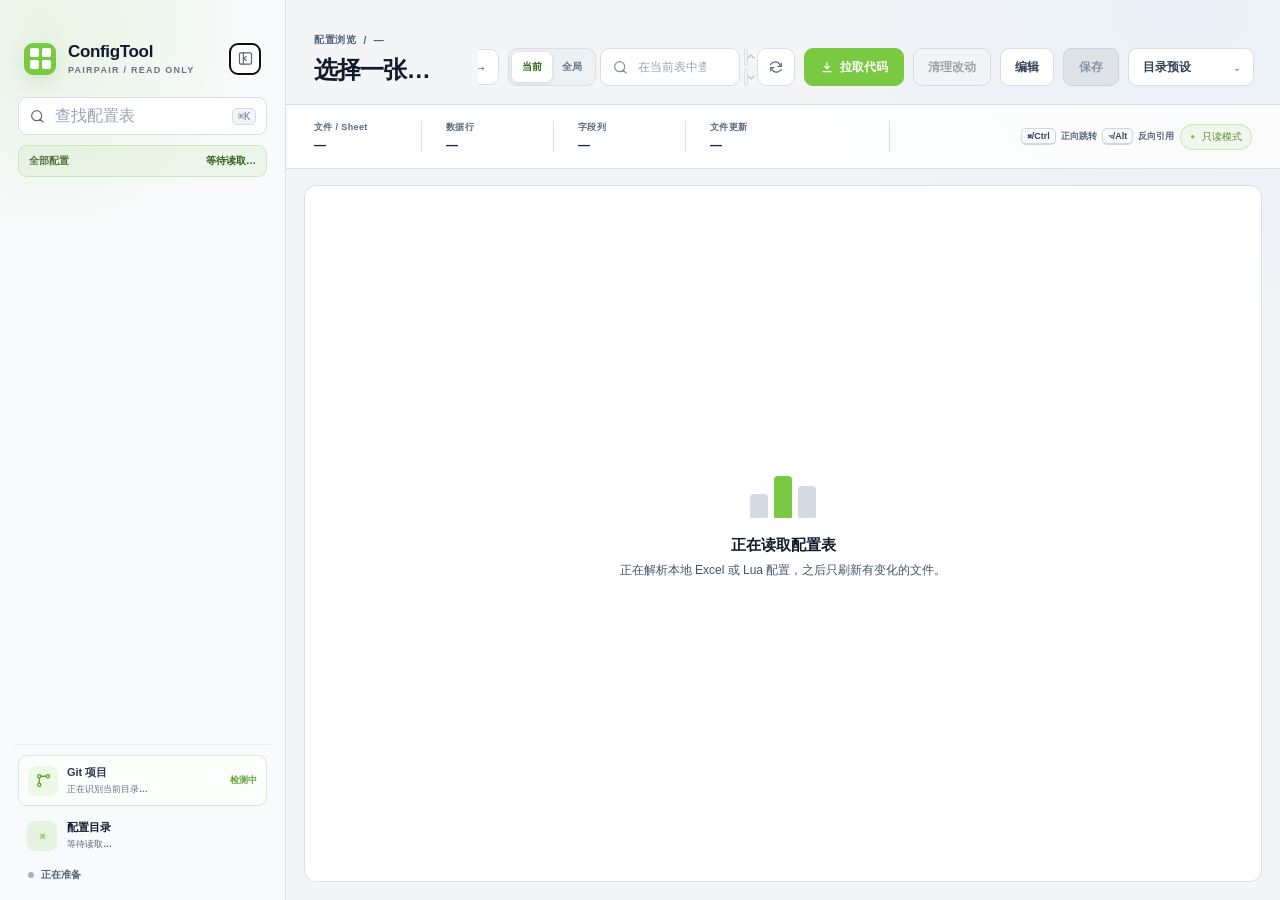
==== PairPair ConfigTool.app/Contents/Resources/Web/index.html @ 9ed5c9fd "根目录提供跨平台可运行版本" ====
<!doctype html>
<html lang="zh-CN">
<head>
  <meta charset="utf-8">
  <meta name="viewport" content="width=device-width, initial-scale=1">
  <title>PairPair ConfigTool</title>
  <link rel="stylesheet" href="styles.css?v=2.1.1">
</head>
<body>
  <div class="app-shell">
    <aside class="sidebar">
      <div class="brand">
        <div class="brand-mark"><span></span><span></span><span></span><span></span></div>
        <div>
          <h1>ConfigTool</h1>
          <p>PAIRPAIR / READ ONLY</p>
        </div>
        <button id="sidebarToggleButton" class="sidebar-toggle-button" type="button" title="收起侧边栏（⌘/Ctrl+\\）" aria-label="收起侧边栏">
          <svg viewBox="0 0 24 24" aria-hidden="true"><rect x="3.5" y="4" width="17" height="16" rx="2"/><path d="M9 4v16M13 9l-3 3 3 3"/></svg>
        </button>
      </div>

      <div class="sidebar-search">
        <svg viewBox="0 0 24 24" aria-hidden="true"><path d="m21 21-4.35-4.35m2.35-5.15a7.5 7.5 0 1 1-15 0 7.5 7.5 0 0 1 15 0Z"/></svg>
        <input id="tableSearch" type="search" placeholder="查找配置表">
        <kbd>⌘K</kbd>
      </div>

      <div class="navigation-summary">
        <span>全部配置</span>
        <strong id="navigationSummary">等待读取…</strong>
      </div>

      <nav id="tableNavigation" class="table-navigation"></nav>

      <div class="sidebar-footer">
        <button id="gitProjectButton" class="git-project-card" type="button" title="查看当前配置目录所属 Git 项目">
          <span class="git-icon" aria-hidden="true">
            <svg viewBox="0 0 24 24"><circle cx="6" cy="6" r="2.2"/><circle cx="18" cy="6" r="2.2"/><circle cx="6" cy="18" r="2.2"/><path d="M6 8.2v7.6M8.2 6h7.6"/></svg>
          </span>
          <span class="git-card-copy">
            <strong>Git 项目</strong>
            <small id="gitProjectSummary">正在识别当前目录…</small>
          </span>
          <span id="gitProjectState" class="git-card-state">检测中</span>
        </button>
        <button id="revealButton" class="folder-card">
          <span class="folder-icon">⌘</span>
          <span>
            <strong>配置目录</strong>
            <small id="folderPath">等待读取…</small>
          </span>
        </button>
        <div class="connection-state">
          <span id="statusDot" class="status-dot"></span>
          <span id="statusText">正在准备</span>
        </div>
      </div>
    </aside>

    <main class="main">
      <button id="sidebarRestoreButton" class="sidebar-restore-button" type="button" title="显示侧边栏（⌘/Ctrl+\\）" aria-label="显示侧边栏">
        <svg viewBox="0 0 24 24" aria-hidden="true"><rect x="3.5" y="4" width="17" height="16" rx="2"/><path d="M9 4v16M11 9l3 3-3 3"/></svg>
      </button>
      <header class="topbar">
        <div class="title-block">
          <div class="eyebrow"><span id="categoryLabel">配置浏览</span><span>/</span><span id="sheetLabel">—</span></div>
          <h2 id="workbookTitle">选择一张配置表</h2>
        </div>

        <div class="toolbar">
          <div class="relation-history-controls">
            <button id="relationBackButton" class="icon-button relation-history-button" title="返回跳转前的位置（⌘[）" disabled>←</button>
            <button id="relationForwardButton" class="icon-button relation-history-button" title="前进（⌘]）" disabled>→</button>
          </div>
          <div class="table-search-controls">
            <div class="search-scope-switch" role="group" aria-label="搜索范围">
              <button id="currentSearchScopeButton" class="active" type="button">当前</button>
              <button id="globalSearchScopeButton" type="button">全局</button>
            </div>
            <label class="global-search">
              <svg viewBox="0 0 24 24" aria-hidden="true"><path d="m21 21-4.35-4.35m2.35-5.15a7.5 7.5 0 1 1-15 0 7.5 7.5 0 0 1 15 0Z"/></svg>
              <input id="globalSearch" type="search" placeholder="在当前表中查找 ID 或内容">
              <span id="matchCount"></span>
            </label>
            <div class="search-nav-column">
              <button id="previousMatchButton" class="match-nav-button" title="上一个（Shift+回车）" disabled>
                <svg viewBox="0 0 24 24" aria-hidden="true"><path d="m6 14 6-6 6 6"/></svg>
              </button>
              <button id="nextMatchButton" class="match-nav-button" title="下一个（回车）" disabled>
                <svg viewBox="0 0 24 24" aria-hidden="true"><path d="m6 10 6 6 6-6"/></svg>
              </button>
            </div>
          </div>
          <button id="refreshButton" class="icon-button" title="刷新">
            <svg viewBox="0 0 24 24" aria-hidden="true"><path d="M20 6v5h-5M4 18v-5h5m9.2-4A7.5 7.5 0 0 0 5.7 6.7L4 8m16 8-1.7 1.3A7.5 7.5 0 0 1 5.8 15"/></svg>
          </button>
          <button id="pullCodeButton" class="primary-button git-pull-button">
            <svg viewBox="0 0 24 24" aria-hidden="true"><path d="M12 4v11m0 0 4-4m-4 4-4-4M5 20h14"/></svg>
            <span>拉取代码</span>
          </button>
          <button id="cleanChangesButton" class="secondary-button git-clean-button" disabled>清理改动</button>
          <button id="editButton" class="secondary-button">编辑</button>
          <button id="saveButton" class="primary-button" disabled>保存</button>
          <div class="preset-control">
            <button id="presetButton" class="secondary-button preset-button">目录预设 <span>⌄</span></button>
            <div id="presetMenu" class="preset-menu hidden">
              <div id="presetMenuList"></div>
              <div class="preset-menu-separator"></div>
              <button id="saveCurrentPresetButton" class="preset-menu-action">＋ 保存当前目录为预设</button>
              <button id="managePresetsButton" class="preset-menu-action">管理预设…</button>
              <button id="chooseButton" class="preset-menu-action">选择其他目录…</button>
            </div>
          </div>
        </div>
      </header>

      <section class="stats-strip">
        <div class="stat"><span>文件 / Sheet</span><strong id="statWorkbook">—</strong></div>
        <div class="stat"><span>数据行</span><strong id="statRows">—</strong></div>
        <div class="stat"><span>字段列</span><strong id="statColumns">—</strong></div>
        <div class="stat stat-wide"><span>文件更新</span><strong id="statModified">—</strong></div>
        <div class="relation-hint">
          <kbd>⌘/Ctrl</kbd><span>正向跳转</span>
          <kbd>⌥/Alt</kbd><span>反向引用</span>
        </div>
        <div id="modePill" class="read-only-pill"><span>●</span> 只读模式</div>
      </section>

      <section class="content-panel">
        <div id="emptyState" class="empty-state">
          <div class="empty-art"><span></span><span></span><span></span></div>
          <h3>正在读取配置表</h3>
          <p>正在解析本地 Excel 或 Lua 配置，之后只刷新有变化的文件。</p>
        </div>

        <div id="errorState" class="error-state hidden">
          <strong>读取失败</strong>
          <p id="errorMessage"></p>
          <button id="errorChooseButton" class="primary-button">重新选择目录</button>
        </div>

        <div id="tableViewport" class="table-viewport hidden">
          <table id="configTable" class="config-table"></table>
        </div>
      </section>
    </main>
  </div>

  <div id="presetModal" class="modal-backdrop hidden">
    <div class="preset-modal" role="dialog" aria-modal="true" aria-labelledby="presetModalTitle">
      <div class="preset-modal-header">
        <div>
          <h3 id="presetModalTitle">管理目录预设</h3>
          <p>预设只保存在本机，不会写入项目。</p>
        </div>
        <button id="closePresetModalButton" class="modal-close-button">×</button>
      </div>
      <label class="follow-last-option">
        <input id="followLastPresetRadio" type="radio" name="defaultPreset" value="">
        <span>启动时跟随上次使用的目录</span>
      </label>
      <div id="presetEditorList" class="preset-editor-list"></div>
      <div class="preset-modal-footer">
        <button id="addCurrentPresetButton" class="secondary-button">＋ 添加当前目录</button>
        <span class="modal-spacer"></span>
        <button id="cancelPresetChangesButton" class="secondary-button">取消</button>
        <button id="savePresetChangesButton" class="primary-button">保存预设</button>
      </div>
    </div>
  </div>

  <div id="gitCleanModal" class="modal-backdrop hidden">
    <div class="git-clean-modal" role="dialog" aria-modal="true" aria-labelledby="gitCleanModalTitle">
      <div class="preset-modal-header">
        <div>
          <h3 id="gitCleanModalTitle">清理本地改动</h3>
          <p>将恢复已跟踪文件到当前 HEAD；此操作不可撤销。</p>
        </div>
        <button id="closeGitCleanModalButton" class="modal-close-button" title="关闭">×</button>
      </div>
      <div class="git-clean-content">
        <div id="gitCleanSummary" class="git-clean-summary"></div>
        <section class="git-clean-section">
          <div class="git-clean-section-header">
            <strong>已跟踪改动</strong>
            <label class="git-clean-select-all">
              <input id="selectAllTrackedCheckbox" type="checkbox">
              <span>全选</span>
            </label>
          </div>
          <div id="gitCleanTrackedList" class="git-clean-file-list"></div>
        </section>
        <section class="git-clean-section">
          <label id="deleteUntrackedOption" class="git-clean-option">
            <input id="deleteUntrackedCheckbox" type="checkbox">
            <span>
              <strong>选择全部未跟踪的文件和目录</strong>
              <small id="deleteUntrackedDescription">也可以只勾选下方个别项目；不会删除被 Git 忽略的文件。</small>
            </span>
          </label>
          <div id="gitCleanUntrackedList" class="git-clean-file-list git-clean-untracked"></div>
        </section>
      </div>
      <div class="preset-modal-footer git-clean-footer">
        <span class="modal-spacer"></span>
        <button id="cancelGitCleanButton" class="secondary-button">取消</button>
        <button id="confirmGitCleanButton" class="danger-button" disabled>恢复本地改动</button>
      </div>
    </div>
  </div>

  <div id="toast" class="toast"></div>
  <div id="gitFailureModal" class="modal-backdrop hidden">
    <div class="git-failure-modal" role="alertdialog" aria-modal="true" aria-labelledby="gitFailureModalTitle">
      <div class="preset-modal-header">
        <div>
          <h3 id="gitFailureModalTitle">拉取代码失败</h3>
          <p>当前代码未被工具修改。</p>
        </div>
        <button id="closeGitFailureModalButton" class="modal-close-button" title="关闭">×</button>
      </div>
      <pre id="gitFailureMessage" class="git-failure-message"></pre>
      <div class="preset-modal-footer git-failure-footer">
        <span class="modal-spacer"></span>
        <button id="acknowledgeGitFailureButton" class="primary-button">知道了</button>
      </div>
    </div>
  </div>
  <div id="gitProjectPanel" class="git-project-panel hidden" role="dialog" aria-label="Git 项目详情">
    <div class="git-project-panel-header">
      <div><strong>Git 项目</strong><small id="gitProjectDetailState">正在识别…</small></div>
      <button id="closeGitProjectPanelButton" title="关闭">×</button>
    </div>
    <p id="gitProjectDetailMessage" class="git-project-message"></p>
    <dl class="git-project-meta">
      <div><dt>仓库根目录</dt><dd id="gitRepositoryRoot">—</dd></div>
      <div><dt>远程地址</dt><dd id="gitRemoteUrl">—</dd></div>
      <div><dt>当前分支</dt><dd id="gitBranch">—</dd></div>
      <div><dt>本地状态</dt><dd id="gitWorkingTree">—</dd></div>
    </dl>
  </div>
  <div id="relationChooser" class="relation-chooser hidden">
    <div class="relation-chooser-title">选择要跳转的配置</div>
    <div id="relationChooserList"></div>
  </div>
  <div id="globalSearchPanel" class="global-search-panel hidden">
    <div class="global-search-panel-header">
      <div>
        <strong>全局搜索结果</strong>
        <small id="globalSearchSummary"></small>
      </div>
      <button id="closeGlobalSearchButton" title="关闭">×</button>
    </div>
    <div id="globalSearchResultList" class="global-search-result-list"></div>
  </div>
  <div id="reverseReferencePanel" class="reverse-reference-panel hidden">
    <div class="reverse-reference-header">
      <div>
        <strong id="reverseReferenceTitle">反向引用</strong>
        <small id="reverseReferenceSummary"></small>
      </div>
      <button id="closeReverseReferenceButton" title="关闭">×</button>
    </div>
    <div id="reverseReferenceList" class="reverse-reference-list"></div>
  </div>
  <script src="relationships.js?v=2.1.0"></script>
  <script src="app.js?v=2.1.0"></script>
</body>
</html>
---- PairPair ConfigTool.app/Contents/Resources/Web/styles.css ----
:root {
  color-scheme: light;
  --bg: #f3f5f7;
  --panel: #ffffff;
  --panel-2: #f8fafc;
  --line: #d9dee7;
  --line-soft: #e9edf2;
  --text: #111a2c;
  --muted: #455267;
  --muted-2: #5f6c80;
  --accent: #79c943;
  --accent-dim: rgba(121, 201, 67, .14);
  --blue: #6ca8ff;
  --orange: #ffb55f;
  --purple: #b891ff;
  --pink: #ff7da8;
  --sidebar-width: 286px;
  --window-controls-safe-top: 42px;
}

* { box-sizing: border-box; }

html, body {
  position: fixed;
  inset: 0;
  width: 100%;
  height: 100%;
  margin: 0;
  overflow: hidden;
  background: var(--bg);
  color: var(--text);
  font-family: -apple-system, BlinkMacSystemFont, "SF Pro Text", "PingFang SC", sans-serif;
  font-weight: 520;
  -webkit-font-smoothing: antialiased;
}

button, input { font: inherit; }
button { color: inherit; }

.app-shell {
  position: fixed;
  inset: 0;
  display: grid;
  grid-template-columns: var(--sidebar-width) minmax(0, 1fr);
  width: 100%;
  height: 100%;
  transition: grid-template-columns .2s ease;
}
.app-shell.sidebar-collapsed {
  grid-template-columns: 0 minmax(0, 1fr);
}

.sidebar {
  display: flex;
  flex-direction: column;
  min-width: 0;
  min-height: 0;
  height: 100%;
  overflow: hidden;
  padding: var(--window-controls-safe-top) 14px 14px;
  background:
    radial-gradient(circle at 15% 3%, rgba(121, 201, 67, .12), transparent 24%),
    #f8fafb;
  border-right: 1px solid var(--line);
  opacity: 1;
  transition: opacity .14s ease, padding .2s ease, border-color .2s ease;
}
.app-shell.sidebar-collapsed .sidebar {
  padding-right: 0;
  padding-left: 0;
  border-color: transparent;
  opacity: 0;
  pointer-events: none;
}

.brand {
  flex: 0 0 auto;
  display: flex;
  align-items: center;
  gap: 12px;
  padding: 0 10px 22px;
}

.brand-mark {
  display: grid;
  grid-template-columns: repeat(2, 9px);
  grid-template-rows: repeat(2, 9px);
  gap: 3px;
  width: 32px;
  height: 32px;
  align-content: center;
  justify-content: center;
  border-radius: 9px;
  background: var(--accent);
  box-shadow: 0 5px 18px rgba(89, 152, 48, .16);
}

.brand-mark span { border-radius: 2px; background: #ffffff; }
.brand h1 { margin: 0; font-size: 17px; letter-spacing: -.02em; }
.brand p { margin: 3px 0 0; color: #657288; font-size: 9px; font-weight: 650; letter-spacing: .14em; }
.sidebar-toggle-button, .sidebar-restore-button {
  display: inline-grid;
  flex: 0 0 auto;
  width: 32px;
  height: 32px;
  padding: 0;
  place-items: center;
  border: 1px solid #d4dbe4;
  border-radius: 8px;
  background: rgba(255, 255, 255, .78);
  color: #59677b;
  cursor: default;
}
.sidebar-toggle-button { margin-left: auto; }
.sidebar-toggle-button:hover, .sidebar-restore-button:hover { border-color: #aab7c8; background: #ffffff; color: #24344a; }
.sidebar-toggle-button svg, .sidebar-restore-button svg {
  width: 17px;
  height: 17px;
  fill: none;
  stroke: currentColor;
  stroke-linecap: round;
  stroke-linejoin: round;
  stroke-width: 1.7;
}

.sidebar-search, .global-search {
  display: flex;
  align-items: center;
  gap: 8px;
  border: 1px solid var(--line);
  background: #ffffff;
}

.sidebar-search {
  flex: 0 0 auto;
  height: 38px;
  margin: 0 4px 10px;
  padding: 0 10px;
  border-radius: 9px;
}

.sidebar-search svg, .global-search svg, .icon-button svg {
  width: 16px;
  height: 16px;
  flex: 0 0 auto;
  fill: none;
  stroke: currentColor;
  stroke-width: 1.8;
  stroke-linecap: round;
  stroke-linejoin: round;
}

.sidebar-search svg { color: var(--muted-2); }
.sidebar-search input, .global-search input {
  min-width: 0;
  flex: 1;
  border: 0;
  outline: 0;
  background: transparent;
  color: var(--text);
}
.sidebar-search input::placeholder, .global-search input::placeholder { color: #9aa3b1; }
.sidebar-search kbd {
  padding: 2px 5px;
  border: 1px solid #d7dce4;
  border-radius: 5px;
  color: #778193;
  background: #f2f4f7;
  font-size: 10px;
}

.navigation-summary {
  flex: 0 0 auto;
  display: flex;
  align-items: center;
  justify-content: space-between;
  margin: 0 4px 10px;
  padding: 8px 10px;
  border: 1px solid rgba(121, 201, 67, .28);
  border-radius: 9px;
  color: #52713e;
  background: rgba(121, 201, 67, .09);
  font-size: 10px;
}
.navigation-summary span { font-weight: 650; }
.navigation-summary strong {
  color: #315e19;
  font-size: 10px;
  font-weight: 650;
  font-variant-numeric: tabular-nums;
}

.table-navigation {
  min-height: 0;
  flex: 1;
  overflow-x: hidden;
  overflow-y: scroll;
  overscroll-behavior: contain;
  scrollbar-gutter: stable;
  padding: 0 2px 20px;
}

.group { margin: 0 0 14px; }
.group-title {
  display: flex;
  align-items: center;
  justify-content: space-between;
  padding: 7px 9px;
  color: var(--muted-2);
  font-size: 10px;
  font-weight: 720;
  letter-spacing: .08em;
  text-transform: uppercase;
}
.group-title span:last-child {
  color: #9ba4b1;
  font-variant-numeric: tabular-nums;
  letter-spacing: 0;
  text-transform: none;
}

.table-link {
  position: relative;
  display: flex;
  align-items: center;
  width: 100%;
  height: 34px;
  padding: 0 10px 0 12px;
  border: 0;
  border-radius: 7px;
  background: transparent;
  color: #354257;
  font-weight: 560;
  cursor: default;
  text-align: left;
}
.table-link:hover { background: #edf1f4; color: #172033; }
.table-link.active { background: var(--accent-dim); color: #315e19; }
.table-link.active::before {
  content: "";
  position: absolute;
  left: 0;
  width: 3px;
  height: 18px;
  border-radius: 3px;
  background: var(--accent);
}
.table-link.error { color: #ff8e8e; }
.table-link .name {
  min-width: 0;
  flex: 1;
  overflow: hidden;
  text-overflow: ellipsis;
  white-space: nowrap;
  font-size: 12px;
}
.table-link .rows { color: #657185; font-size: 10px; font-weight: 600; font-variant-numeric: tabular-nums; }

.sidebar-footer {
  flex: 0 0 auto;
  padding: 10px 4px 2px;
  border-top: 1px solid var(--line-soft);
  background: #f8fafb;
}
.git-project-card {
  display: flex;
  align-items: center;
  gap: 9px;
  width: 100%;
  margin-bottom: 5px;
  padding: 9px;
  border: 1px solid #d9e8d1;
  border-radius: 9px;
  background: #fcfefb;
  color: #2f3c50;
  text-align: left;
  cursor: default;
}
.git-project-card:hover { border-color: #a9cf95; background: #f5fbf1; }
.git-project-card.warning { border-color: #ead4af; background: #fffdf7; }
.git-project-card.error { border-color: #ecc7c5; background: #fff8f7; }
.git-icon {
  display: grid;
  flex: 0 0 auto;
  place-items: center;
  width: 30px;
  height: 30px;
  border-radius: 8px;
  color: #5ba431;
  background: #edf8e7;
}
.git-icon svg { width: 17px; height: 17px; fill: none; stroke: currentColor; stroke-linecap: round; stroke-linejoin: round; stroke-width: 1.8; }
.git-card-copy { min-width: 0; flex: 1; }
.git-card-copy strong { display: block; font-size: 11px; font-weight: 680; }
.git-card-copy small {
  display: block;
  overflow: hidden;
  margin-top: 3px;
  color: #647187;
  font-size: 9px;
  font-weight: 560;
  text-overflow: ellipsis;
  white-space: nowrap;
}
.git-card-state {
  flex: 0 0 auto;
  color: #67a73f;
  font-size: 9px;
  font-weight: 760;
}
.git-project-card.warning .git-card-state { color: #c38628; }
.git-project-card.error .git-card-state { color: #c85f5a; }
.folder-card {
  display: flex;
  align-items: center;
  gap: 10px;
  width: 100%;
  padding: 9px;
  border: 0;
  border-radius: 9px;
  background: transparent;
  text-align: left;
  cursor: default;
}
.folder-card:hover { background: #edf1f4; }
.folder-icon {
  display: grid;
  place-items: center;
  width: 30px;
  height: 30px;
  border-radius: 8px;
  color: var(--accent);
  background: var(--accent-dim);
  font-size: 13px;
}
.folder-card strong { display: block; font-size: 11px; font-weight: 600; }
.folder-card small {
  display: block;
  max-width: 198px;
  margin-top: 3px;
  overflow: hidden;
  color: #59667b;
  font-weight: 560;
  font-size: 9px;
  text-overflow: ellipsis;
  white-space: nowrap;
}
.connection-state {
  display: flex;
  align-items: center;
  gap: 7px;
  padding: 8px 10px 2px;
  color: #536176;
  font-weight: 600;
  font-size: 10px;
}
.status-dot { width: 6px; height: 6px; border-radius: 50%; background: #aab1bc; }
.status-dot.ready { background: var(--accent); box-shadow: 0 0 8px rgba(121, 201, 67, .5); }
.status-dot.error { background: #ff6b6b; }

.main {
  position: relative;
  display: grid;
  grid-template-rows: 105px 64px minmax(0, 1fr);
  min-width: 0;
  overflow: hidden;
  background:
    radial-gradient(circle at 90% 0, rgba(108, 168, 255, .07), transparent 30%),
    var(--bg);
}
.sidebar-restore-button {
  position: absolute;
  z-index: 20;
  /* Match the sidebar brand button and clear macOS window controls. */
  top: var(--window-controls-safe-top);
  left: 14px;
  display: none;
  background: rgba(255, 255, 255, .9);
  box-shadow: 0 2px 8px rgba(29, 45, 67, .08);
}
.app-shell.sidebar-collapsed .sidebar-restore-button { display: inline-grid; }
.app-shell.sidebar-collapsed .topbar { padding-left: 58px; }

.topbar {
  min-width: 0;
  display: flex;
  align-items: flex-end;
  justify-content: space-between;
  gap: 28px;
  padding: 42px 26px 18px 28px;
  border-bottom: 1px solid var(--line);
}
.title-block { min-width: 0; }
.eyebrow {
  display: flex;
  align-items: center;
  gap: 7px;
  margin-bottom: 7px;
  color: #536176;
  font-weight: 650;
  font-size: 10px;
  letter-spacing: .06em;
}
.title-block h2 {
  max-width: 600px;
  margin: 0;
  overflow: hidden;
  font-size: 24px;
  font-weight: 680;
  letter-spacing: -.035em;
  text-overflow: ellipsis;
  white-space: nowrap;
}
.toolbar {
  display: flex;
  flex: 1 1 auto;
  min-width: 0;
  align-items: center;
  justify-content: flex-end;
  gap: 9px;
  overflow-x: auto;
  overflow-y: hidden;
  scrollbar-width: none;
}
.toolbar::-webkit-scrollbar { display: none; }
.toolbar > .icon-button,
.toolbar > .primary-button,
.toolbar > .secondary-button,
.toolbar > .relation-history-controls,
.toolbar > .preset-control { flex: 0 0 auto; }
.toolbar > .primary-button,
.toolbar > .secondary-button { white-space: nowrap; }
.relation-history-controls {
  display: grid;
  grid-template-columns: repeat(2, 38px);
  gap: 4px;
}
.relation-history-controls .relation-history-button {
  width: 38px;
  height: 36px;
  font-size: 15px;
  font-weight: 760;
}
.table-search-controls {
  display: flex;
  flex: 1 1 360px;
  min-width: 240px;
  align-items: stretch;
  gap: 4px;
}
.search-scope-switch {
  display: grid;
  grid-template-columns: repeat(2, 40px);
  height: 38px;
  padding: 3px;
  border: 1px solid var(--line);
  border-radius: 9px;
  background: #edf1f4;
}
.search-scope-switch button {
  min-width: 0;
  padding: 0;
  border: 0;
  border-radius: 6px;
  background: transparent;
  color: #677386;
  font-size: 10px;
  font-weight: 720;
}
.search-scope-switch button:hover { color: #253247; background: rgba(255, 255, 255, .58); }
.search-scope-switch button.active {
  color: #315e19;
  background: #ffffff;
  box-shadow: 0 1px 4px rgba(27, 42, 62, .14);
}
.global-search {
  flex: 1 1 220px;
  min-width: 140px;
  width: auto;
  height: 38px;
  padding: 0 11px;
  border-radius: 9px;
}
.global-search svg { color: #8791a2; }
.global-search input { font-size: 12px; }
#matchCount { color: #47742b; font-size: 10px; font-weight: 720; white-space: nowrap; }
.search-nav-column {
  display: grid;
  grid-template-rows: 1fr 1fr;
  width: 24px;
  height: 38px;
  gap: 2px;
}
.match-nav-button {
  display: grid;
  min-width: 0;
  padding: 0;
  place-items: center;
  border: 1px solid var(--line);
  border-radius: 5px;
  background: #ffffff;
  color: #48566b;
}
.match-nav-button svg {
  width: 12px;
  height: 12px;
  fill: none;
  stroke: currentColor;
  stroke-width: 2.2;
  stroke-linecap: round;
  stroke-linejoin: round;
}
.match-nav-button:hover:not(:disabled) { border-color: #9eabbc; background: #f3f6f8; }
.match-nav-button:disabled { color: #b8bec8; background: #f1f3f6; }
.icon-button, .primary-button, .secondary-button {
  height: 38px;
  border: 1px solid var(--line);
  border-radius: 9px;
  cursor: default;
}
.icon-button {
  display: grid;
  width: 38px;
  place-items: center;
  background: #ffffff;
  color: #5c687a;
}
.icon-button:hover { border-color: #bcc4d0; background: #f5f7f9; }
.icon-button.loading svg { animation: spin .8s linear infinite; }
.primary-button {
  padding: 0 15px;
  border-color: var(--accent);
  background: var(--accent);
  color: #ffffff;
  font-size: 12px;
  font-weight: 680;
}
.primary-button:hover { background: #69b936; }
.primary-button:disabled {
  border-color: #ccd2db;
  background: #dfe3e9;
  color: #8993a2;
}
.secondary-button {
  padding: 0 14px;
  background: #ffffff;
  color: #344156;
  font-size: 12px;
  font-weight: 680;
}
.secondary-button:hover { border-color: #aeb7c5; background: #f3f6f8; }
.secondary-button.active {
  border-color: #79c943;
  color: #315e19;
  background: rgba(121, 201, 67, .12);
}
.git-pull-button {
  display: inline-flex;
  align-items: center;
  gap: 6px;
  white-space: nowrap;
}
.git-pull-button svg { width: 14px; height: 14px; fill: none; stroke: currentColor; stroke-linecap: round; stroke-linejoin: round; stroke-width: 2; }
.git-clean-button { color: #a95350; border-color: #e5c5c3; white-space: nowrap; }
.git-clean-button:hover:not(:disabled) { border-color: #d89b97; background: #fff7f6; }
.git-clean-button:disabled { color: #a19fa1; border-color: #d7dbe0; background: #f2f4f6; }
.preset-control { position: relative; }
.preset-button {
  min-width: 126px;
  display: flex;
  align-items: center;
  justify-content: space-between;
  gap: 10px;
}
.preset-button span { color: #728096; font-size: 10px; }
.preset-menu {
  position: fixed;
  z-index: 90;
  width: 310px;
  max-height: calc(100vh - 28px);
  padding: 7px;
  overflow-y: auto;
  border: 1px solid #ced5df;
  border-radius: 11px;
  background: #ffffff;
  box-shadow: 0 18px 50px rgba(31, 44, 65, .18);
}
.preset-menu-item, .preset-menu-action {
  display: flex;
  align-items: center;
  width: 100%;
  min-height: 34px;
  padding: 7px 9px;
  border: 0;
  border-radius: 7px;
  background: transparent;
  color: #2e3b50;
  font-size: 11px;
  font-weight: 620;
  text-align: left;
}
.preset-menu-item:hover, .preset-menu-action:hover { background: #f1f5f7; }
.preset-menu-item .preset-check { width: 18px; color: #61ad32; font-weight: 800; }
.preset-menu-item .preset-menu-copy { min-width: 0; flex: 1; }
.preset-menu-item strong, .preset-menu-item small {
  display: block;
  overflow: hidden;
  text-overflow: ellipsis;
  white-space: nowrap;
}
.preset-menu-item strong { font-size: 11px; }
.preset-menu-item small { margin-top: 2px; color: #687589; font-size: 9px; font-weight: 540; }
.preset-default-mark { margin-left: 7px; color: #d58b22; font-size: 11px; }
.preset-menu-separator { height: 1px; margin: 5px 3px; background: var(--line-soft); }
.preset-menu-action { color: #455268; }

.stats-strip {
  min-width: 0;
  display: flex;
  align-items: center;
  gap: 0;
  padding: 9px 28px;
  border-bottom: 1px solid var(--line);
  background: rgba(255, 255, 255, .82);
}
.stat {
  min-width: 108px;
  padding-right: 24px;
  margin-right: 24px;
  border-right: 1px solid var(--line);
}
.stat-wide { min-width: 180px; }
.stat span { display: block; color: #5c697d; font-size: 9px; font-weight: 650; letter-spacing: .04em; }
.stat strong { display: block; margin-top: 4px; color: #202d42; font-size: 12px; font-weight: 680; }
.relation-hint {
  display: flex;
  align-items: center;
  gap: 5px;
  margin-left: auto;
  color: #59667a;
  font-size: 9px;
  font-weight: 650;
  white-space: nowrap;
}
.relation-hint kbd {
  padding: 2px 5px;
  border: 1px solid #cfd6df;
  border-bottom-width: 2px;
  border-radius: 5px;
  background: #f8fafb;
  color: #3b475b;
  font-family: inherit;
  font-size: 9px;
}
.read-only-pill {
  display: flex;
  align-items: center;
  gap: 7px;
  margin-left: 6px;
  padding: 5px 9px;
  border: 1px solid rgba(121, 201, 67, .32);
  border-radius: 999px;
  color: #568b31;
  background: rgba(121, 201, 67, .09);
  font-size: 10px;
}
.read-only-pill span { color: var(--accent); font-size: 8px; }
.read-only-pill.edit-mode {
  border-color: rgba(224, 155, 46, .38);
  color: #875611;
  background: rgba(255, 183, 66, .12);
}
.read-only-pill.edit-mode span { color: #e49a24; }

.content-panel {
  min-width: 0;
  min-height: 0;
  overflow: hidden;
  padding: 16px 18px 18px;
}
.empty-state, .error-state {
  display: grid;
  place-items: center;
  align-content: center;
  height: 100%;
  border: 1px solid var(--line);
  border-radius: 12px;
  background: var(--panel);
  text-align: center;
}
.empty-state h3, .error-state strong { margin: 18px 0 0; font-size: 15px; }
.empty-state p, .error-state p { max-width: 420px; margin: 7px auto 16px; color: var(--muted); font-size: 12px; }
.empty-art { display: flex; gap: 6px; align-items: flex-end; height: 45px; }
.empty-art span { width: 18px; border-radius: 4px 4px 1px 1px; background: #d5dbe3; animation: pulse 1.2s ease-in-out infinite; }
.empty-art span:nth-child(1) { height: 24px; }
.empty-art span:nth-child(2) { height: 42px; animation-delay: .16s; background: var(--accent); }
.empty-art span:nth-child(3) { height: 32px; animation-delay: .32s; }

.table-viewport {
  width: 100%;
  height: 100%;
  overflow: auto;
  border: 1px solid var(--line);
  border-radius: 12px;
  background: var(--panel);
}
.config-table {
  --header-row-1-height: 32px;
  --header-row-2-height: 32px;
  border-spacing: 0;
  table-layout: fixed;
  min-width: 100%;
  color: #273449;
  font-weight: 540;
  font-size: 11px;
}
.config-table th, .config-table td {
  min-width: 118px;
  max-width: 320px;
  height: 32px;
  padding: 6px 10px;
  overflow: hidden;
  border-right: 1px solid var(--line-soft);
  border-bottom: 1px solid var(--line-soft);
  text-align: left;
  text-overflow: ellipsis;
  white-space: nowrap;
}
.config-table .row-index {
  position: sticky;
  left: 0;
  z-index: 3;
  min-width: 48px;
  width: 48px;
  max-width: 48px;
  color: #657185;
  font-weight: 600;
  background: #f7f8fa;
  text-align: right;
  font-variant-numeric: tabular-nums;
}
.config-table tr:nth-child(1) td:not(.row-index) { background: #edf1f5; color: #273247; font-weight: 600; }
.config-table tr:nth-child(1) td {
  height: auto;
  min-height: 32px;
  overflow-wrap: anywhere;
  line-height: 1.35;
  text-overflow: clip;
  white-space: normal;
  word-break: break-word;
  vertical-align: middle;
}
.config-table tr:nth-child(2) td:not(.row-index) { background: #edf8e8; color: #47732d; font-family: "SF Mono", Menlo, monospace; }
.config-table tr:nth-child(3) td:not(.row-index) { background: #f2f0fa; color: #666296; font-family: "SF Mono", Menlo, monospace; }
.config-table tr:nth-child(-n+3) td {
  position: sticky;
  z-index: 2;
}
.config-table tr:nth-child(1) td { top: 0; }
.config-table tr:nth-child(2) td { top: var(--header-row-1-height); }
.config-table tr:nth-child(3) td {
  top: calc(var(--header-row-1-height) + var(--header-row-2-height));
  box-shadow: 0 1px 0 #cbd1da;
}
.config-table tr:nth-child(-n+3) .row-index { z-index: 5; }
.config-table tbody tr:nth-child(n+4):hover td { background: #f4f7fa; }
.config-table tbody tr:nth-child(n+4):hover .row-index { background: #eef2f5; }
.config-table td.match { color: #274517; background: #dff5ce !important; font-weight: 650; }
.config-table td.relation-cell {
  position: relative;
}
body.relation-modifier-active .config-table td.relation-cell {
  cursor: alias;
  color: #245f9a;
  background-image: linear-gradient(to top, rgba(55, 132, 203, .14) 0 3px, transparent 3px);
  text-decoration: underline;
  text-decoration-color: rgba(45, 116, 181, .46);
  text-underline-offset: 3px;
}
body.relation-lookup-active .config-table td.relation-cell {
  cursor: progress;
}
body.reverse-modifier-active .config-table td.reverse-reference-cell {
  cursor: zoom-in;
  color: #6b3b96;
  background-image: linear-gradient(to top, rgba(126, 78, 171, .15) 0 3px, transparent 3px);
  text-decoration: underline;
  text-decoration-color: rgba(107, 59, 150, .5);
  text-underline-offset: 3px;
}
body.reverse-lookup-active .config-table td.reverse-reference-cell {
  cursor: progress;
}
.config-table tr.relation-jump-row td {
  animation: relationRowFlash 1.8s ease-out;
  box-shadow: inset 0 1px #e7a22a, inset 0 -1px #e7a22a;
}
.config-table td.relation-jump-cell {
  position: relative;
  z-index: 8;
  color: #3b2706;
  background: #ffd66a !important;
  box-shadow: inset 0 0 0 2px #d98511 !important;
  font-weight: 800;
}
.config-table td.active-match {
  position: relative;
  z-index: 7;
  color: #3d2a08;
  background: #ffd96e !important;
  box-shadow: inset 0 0 0 2px #dc8e16;
  font-weight: 780;
}
.config-table tr.target-row td { box-shadow: inset 0 1px rgba(121,201,67,.5), inset 0 -1px rgba(121,201,67,.5); }
.config-table td.empty { color: transparent; }
.config-table.editing td.editable-cell {
  cursor: text;
}
.config-table.editing td.editable-cell:hover {
  background: #fff9e8;
}
.config-table td.editable-cell:focus {
  position: relative;
  z-index: 8;
  overflow: visible;
  outline: 2px solid #79c943;
  outline-offset: -2px;
  background: #ffffff !important;
  color: #172033;
  white-space: pre-wrap;
}
.config-table td.dirty-cell {
  background: #fff3c9 !important;
  color: #4d3510;
}
.config-table td.locked-cell { cursor: not-allowed; }

.hidden { display: none !important; }
.global-search-panel {
  position: fixed;
  z-index: 97;
  display: flex;
  flex-direction: column;
  max-height: min(520px, calc(100vh - 130px));
  overflow: hidden;
  border: 1px solid #c9d1dd;
  border-radius: 12px;
  background: #ffffff;
  box-shadow: 0 22px 58px rgba(29, 40, 58, .26);
}
.global-search-panel-header {
  display: flex;
  align-items: flex-start;
  padding: 12px 12px 10px;
  border-bottom: 1px solid #e3e7ed;
  background: #f4f8f1;
}
.global-search-panel-header > div {
  display: grid;
  min-width: 0;
  flex: 1;
  gap: 3px;
}
.global-search-panel-header strong { color: #2f4920; font-size: 13px; }
.global-search-panel-header small { color: #617255; font-size: 10px; font-weight: 620; }
.global-search-panel-header button {
  width: 26px;
  height: 26px;
  border: 0;
  border-radius: 6px;
  background: #e4eedf;
  color: #536a45;
  font-size: 18px;
}
.global-search-panel-header button:hover { background: #d7e7ce; }
.global-search-result-list {
  min-height: 0;
  overflow: auto;
  padding: 7px;
}
.global-search-result-group + .global-search-result-group { margin-top: 7px; }
.global-search-result-group-title {
  display: flex;
  align-items: center;
  padding: 5px 7px;
  color: #526075;
}
.global-search-result-group-title strong {
  min-width: 0;
  flex: 1;
  overflow: hidden;
  font-size: 10px;
  text-overflow: ellipsis;
  white-space: nowrap;
}
.global-search-result-group-title span {
  min-width: 20px;
  color: #6c815f;
  font-size: 9px;
  text-align: right;
}
.global-search-result-item {
  display: grid;
  width: 100%;
  grid-template-columns: 118px minmax(100px, .7fr) minmax(150px, 1fr);
  gap: 10px;
  align-items: center;
  padding: 8px;
  border: 0;
  border-radius: 7px;
  background: transparent;
  color: #2e3a4d;
  text-align: left;
}
.global-search-result-item:hover { background: #edf4e9; }
.global-search-result-item.active {
  color: #294b17;
  background: #e4f3da;
  box-shadow: inset 3px 0 #79c943;
}
.global-search-result-meta {
  display: flex;
  min-width: 0;
  align-items: baseline;
  gap: 7px;
}
.global-search-result-meta strong {
  overflow: hidden;
  font-size: 11px;
  text-overflow: ellipsis;
  white-space: nowrap;
}
.global-search-result-meta small {
  flex: 0 0 auto;
  color: #788397;
  font-size: 9px;
  font-weight: 620;
}
.global-search-result-item code,
.global-search-result-preview {
  overflow: hidden;
  text-overflow: ellipsis;
  white-space: nowrap;
}
.global-search-result-item code {
  color: #365e20;
  font-family: "SF Mono", Menlo, monospace;
  font-size: 9px;
  font-weight: 650;
}
.global-search-result-preview {
  color: #697589;
  font-size: 9px;
  font-weight: 560;
}
.relation-chooser {
  position: fixed;
  z-index: 95;
  width: min(360px, calc(100vw - 28px));
  max-height: 320px;
  overflow: auto;
  padding: 7px;
  border: 1px solid #cbd3df;
  border-radius: 10px;
  background: #ffffff;
  box-shadow: 0 18px 48px rgba(29, 40, 58, .24);
}
.relation-chooser-title {
  padding: 6px 8px 8px;
  color: #647186;
  font-size: 10px;
  font-weight: 680;
}
.relation-choice {
  display: flex;
  width: 100%;
  align-items: center;
  gap: 8px;
  padding: 8px;
  border: 0;
  border-radius: 7px;
  background: transparent;
  color: #2e3a4d;
  text-align: left;
}
.relation-choice:hover { background: #edf4e9; }
.relation-choice strong { min-width: 0; flex: 1; font-size: 11px; }
.relation-choice small {
  color: #687589;
  font-size: 9px;
  font-weight: 620;
  white-space: nowrap;
}
.reverse-reference-panel {
  position: fixed;
  z-index: 96;
  display: flex;
  flex-direction: column;
  width: min(480px, calc(100vw - 28px));
  max-height: min(490px, calc(100vh - 28px));
  overflow: hidden;
  border: 1px solid #c9d1dd;
  border-radius: 12px;
  background: #ffffff;
  box-shadow: 0 22px 58px rgba(29, 40, 58, .26);
}
.reverse-reference-header {
  display: flex;
  align-items: flex-start;
  padding: 12px 12px 10px;
  border-bottom: 1px solid #e3e7ed;
  background: #f7f4fa;
}
.reverse-reference-header > div {
  display: grid;
  min-width: 0;
  flex: 1;
  gap: 3px;
}
.reverse-reference-header strong { color: #32233f; font-size: 13px; }
.reverse-reference-header small { color: #71637f; font-size: 10px; font-weight: 620; }
.reverse-reference-header button {
  width: 26px;
  height: 26px;
  border: 0;
  border-radius: 6px;
  background: #ece7f1;
  color: #655472;
  font-size: 18px;
}
.reverse-reference-header button:hover { background: #e1d8e8; }
.reverse-reference-list {
  min-height: 0;
  overflow: auto;
  padding: 7px;
}
.reverse-reference-group + .reverse-reference-group { margin-top: 6px; }
.reverse-reference-group-title {
  display: flex;
  align-items: center;
  padding: 5px 7px;
  color: #526075;
}
.reverse-reference-group-title strong {
  min-width: 0;
  flex: 1;
  overflow: hidden;
  font-size: 10px;
  text-overflow: ellipsis;
  white-space: nowrap;
}
.reverse-reference-group-title span {
  min-width: 20px;
  color: #83718f;
  font-size: 9px;
  text-align: right;
}
.reverse-reference-item {
  display: grid;
  width: 100%;
  grid-template-columns: minmax(130px, .6fr) minmax(170px, 1fr);
  gap: 10px;
  align-items: center;
  padding: 8px;
  border: 0;
  border-radius: 7px;
  background: transparent;
  color: #2e3a4d;
  text-align: left;
}
.reverse-reference-item:hover { background: #f0eaf5; }
.reverse-reference-item > span {
  display: flex;
  min-width: 0;
  align-items: baseline;
  gap: 7px;
}
.reverse-reference-item strong { font-size: 11px; }
.reverse-reference-item small { color: #788397; font-size: 9px; font-weight: 620; }
.reverse-reference-item code {
  overflow: hidden;
  color: #5d3b75;
  font-family: "SF Mono", Menlo, monospace;
  font-size: 9px;
  font-weight: 620;
  text-overflow: ellipsis;
  white-space: nowrap;
}
.modal-backdrop {
  position: fixed;
  z-index: 80;
  inset: 0;
  display: grid;
  place-items: center;
  padding: 30px;
  background: rgba(34, 44, 61, .28);
  backdrop-filter: blur(3px);
}
.preset-modal {
  display: flex;
  flex-direction: column;
  width: min(820px, 86vw);
  max-height: min(680px, 82vh);
  padding: 20px;
  border: 1px solid #cfd6e0;
  border-radius: 14px;
  background: #ffffff;
  box-shadow: 0 28px 80px rgba(27, 38, 56, .24);
}
.preset-modal-header {
  display: flex;
  align-items: flex-start;
  justify-content: space-between;
  margin-bottom: 12px;
}
.preset-modal-header h3 { margin: 0; color: #172033; font-size: 18px; }
.preset-modal-header p { margin: 5px 0 0; color: #5e6b7f; font-size: 10px; font-weight: 560; }
.modal-close-button {
  width: 30px;
  height: 30px;
  border: 0;
  border-radius: 7px;
  background: #f0f3f6;
  color: #59667a;
  font-size: 20px;
}
.follow-last-option {
  display: flex;
  align-items: center;
  gap: 8px;
  padding: 9px 10px;
  border: 1px solid var(--line);
  border-radius: 8px;
  color: #344156;
  font-size: 11px;
  font-weight: 620;
}
.preset-editor-list {
  min-height: 0;
  overflow: auto;
  margin: 10px 0 14px;
}
.preset-editor-row {
  display: grid;
  grid-template-columns: 24px minmax(130px, .7fr) minmax(260px, 1.5fr) 72px;
  gap: 8px;
  align-items: center;
  padding: 7px 4px;
  border-bottom: 1px solid var(--line-soft);
}
.preset-editor-row input[type="text"] {
  width: 100%;
  height: 34px;
  padding: 0 9px;
  border: 1px solid var(--line);
  border-radius: 7px;
  outline: 0;
  color: #263348;
  background: #fbfcfd;
  font-size: 11px;
  font-weight: 560;
}
.preset-editor-row input[type="text"]:focus { border-color: #79c943; box-shadow: 0 0 0 2px rgba(121,201,67,.13); }
.preset-row-actions { display: flex; gap: 3px; }
.preset-row-actions button {
  width: 22px;
  height: 26px;
  padding: 0;
  border: 1px solid var(--line);
  border-radius: 5px;
  background: #fff;
  color: #59667a;
}
.preset-row-actions button:hover { background: #f0f3f6; }
.preset-row-actions .delete-preset-button { color: #bd4d4d; }
.preset-modal-footer { display: flex; align-items: center; gap: 8px; }
.preset-modal-footer .secondary-button, .preset-modal-footer .primary-button { height: 36px; }
.danger-button {
  height: 36px;
  padding: 0 14px;
  border: 1px solid #c95a55;
  border-radius: 9px;
  background: #c95a55;
  color: #fff;
  font-size: 12px;
  font-weight: 680;
}
.danger-button:hover:not(:disabled) { background: #b84945; }
.danger-button:disabled { border-color: #d9dce1; background: #e4e7eb; color: #929ba8; }
.git-clean-modal {
  display: flex;
  flex-direction: column;
  width: min(560px, 86vw);
  max-height: min(680px, 82vh);
  padding: 20px;
  border: 1px solid #cfd6e0;
  border-radius: 14px;
  background: #ffffff;
  box-shadow: 0 28px 80px rgba(27, 38, 56, .24);
}
.git-clean-content {
  min-height: 0;
  overflow: auto;
  padding: 0 3px 1px 0;
}
.git-clean-summary {
  padding: 10px 11px;
  border: 1px solid #f0d7b2;
  border-radius: 9px;
  background: #fffaf2;
  color: #765622;
  font-size: 11px;
  font-weight: 620;
  line-height: 1.55;
}
.git-clean-section { margin-top: 12px; }
.git-clean-section-header {
  display: flex;
  align-items: center;
  justify-content: space-between;
  min-height: 22px;
  color: #344156;
  font-size: 11px;
}
.git-clean-section-header > strong { font-weight: 680; }
.git-clean-select-all {
  display: flex;
  align-items: center;
  gap: 6px;
  color: #637087;
  font-size: 10px;
  font-weight: 620;
}
.git-clean-select-all input { margin: 0; accent-color: #c95a55; }
.git-clean-file-list {
  max-height: 128px;
  margin-top: 6px;
  overflow: auto;
  border: 1px solid var(--line-soft);
  border-radius: 8px;
  background: #fbfcfd;
}
.git-clean-file-list:empty { display: none; }
.git-clean-file-item {
  display: flex;
  align-items: center;
  gap: 8px;
  min-width: 0;
  padding: 7px 9px;
  border-bottom: 1px solid var(--line-soft);
  color: #4f5d72;
  cursor: pointer;
}
.git-clean-file-item:hover { background: #f3f6f8; }
.git-clean-file-item input {
  flex: 0 0 auto;
  margin: 0;
  accent-color: #c95a55;
}
.git-clean-file-item span {
  overflow: hidden;
  font-family: "SF Mono", Menlo, monospace;
  font-size: 9px;
  text-overflow: ellipsis;
  white-space: nowrap;
}
.git-clean-file-item:last-child { border-bottom: 0; }
.git-clean-untracked { border-color: #ecd8bc; background: #fffdf9; }
.git-clean-option {
  display: flex;
  align-items: flex-start;
  gap: 9px;
  margin-top: 12px;
  padding: 10px;
  border: 1px solid var(--line);
  border-radius: 9px;
  color: #344156;
}
.git-clean-option:hover { border-color: #c3ccd8; background: #fbfcfd; }
.git-clean-option.disabled { opacity: .58; }
.git-clean-option.disabled:hover { border-color: var(--line); background: transparent; }
.git-clean-option input { margin: 2px 0 0; accent-color: #c95a55; }
.git-clean-option strong { display: block; font-size: 11px; font-weight: 680; }
.git-clean-option small { display: block; margin-top: 4px; color: #6b788b; font-size: 9px; font-weight: 560; line-height: 1.45; }
.git-clean-footer {
  flex: 0 0 auto;
  margin-top: 16px;
  padding-top: 14px;
  border-top: 1px solid var(--line-soft);
}
.git-failure-modal {
  display: flex;
  flex-direction: column;
  width: min(520px, 86vw);
  padding: 20px;
  border: 1px solid #e0c5c1;
  border-radius: 14px;
  background: #fff;
  box-shadow: 0 28px 80px rgba(27, 38, 56, .24);
}
.git-failure-message {
  max-height: 250px;
  margin: 0;
  padding: 11px;
  overflow: auto;
  border: 1px solid #f0d7d3;
  border-radius: 9px;
  background: #fff8f7;
  color: #714440;
  font-family: "SF Mono", Menlo, monospace;
  font-size: 10px;
  line-height: 1.55;
  white-space: pre-wrap;
}
.git-failure-footer { margin-top: 16px; }
.git-project-panel {
  position: fixed;
  z-index: 96;
  left: 18px;
  bottom: 142px;
  width: min(390px, calc(100vw - 36px));
  padding: 15px;
  border: 1px solid #cfdfc5;
  border-radius: 12px;
  background: #ffffff;
  box-shadow: 0 22px 58px rgba(29, 40, 58, .24);
}
.git-project-panel::after {
  position: absolute;
  bottom: -7px;
  left: 35px;
  width: 12px;
  height: 12px;
  border-right: 1px solid #cfdfc5;
  border-bottom: 1px solid #cfdfc5;
  background: #fff;
  content: "";
  transform: rotate(45deg);
}
.git-project-panel-header { display: flex; align-items: flex-start; justify-content: space-between; gap: 10px; }
.git-project-panel-header strong { display: block; font-size: 13px; }
.git-project-panel-header small { display: block; margin-top: 3px; color: #68a53f; font-size: 9px; font-weight: 680; }
.git-project-panel-header button {
  width: 25px;
  height: 25px;
  border: 0;
  border-radius: 6px;
  background: #f0f3f6;
  color: #59667a;
  font-size: 17px;
}
.git-project-message { margin: 10px 0; color: #5d6b7f; font-size: 10px; font-weight: 570; line-height: 1.5; }
.git-project-meta { display: grid; gap: 7px; margin: 0; padding-top: 10px; border-top: 1px solid var(--line-soft); }
.git-project-meta div { display: grid; grid-template-columns: 66px minmax(0, 1fr); gap: 8px; }
.git-project-meta dt { color: #8591a1; font-size: 9px; font-weight: 600; }
.git-project-meta dd { overflow: hidden; margin: 0; color: #455268; font-family: "SF Mono", Menlo, monospace; font-size: 9px; font-weight: 560; text-overflow: ellipsis; white-space: nowrap; }
.modal-spacer { flex: 1; }
.toast {
  position: fixed;
  right: 22px;
  bottom: 22px;
  padding: 10px 13px;
  transform: translateY(20px);
  border: 1px solid #d2d8e1;
  border-radius: 9px;
  opacity: 0;
  background: #ffffff;
  color: #334054;
  box-shadow: 0 16px 44px rgba(39,50,71,.16);
  font-size: 11px;
  transition: .2s ease;
  pointer-events: none;
}
.toast.show { transform: translateY(0); opacity: 1; }

@keyframes spin { to { transform: rotate(360deg); } }
@keyframes pulse { 0%,100% { opacity: .45; } 50% { opacity: 1; } }
@keyframes relationRowFlash {
  0%, 28% { background: rgba(255, 215, 105, .52); }
  100% { background: transparent; }
}

::-webkit-scrollbar { width: 11px; height: 11px; }
::-webkit-scrollbar-track { background: #f2f4f6; }
::-webkit-scrollbar-thumb { border: 3px solid #f2f4f6; border-radius: 10px; background: #c5cbd4; }
::-webkit-scrollbar-thumb:hover { background: #aab2be; }
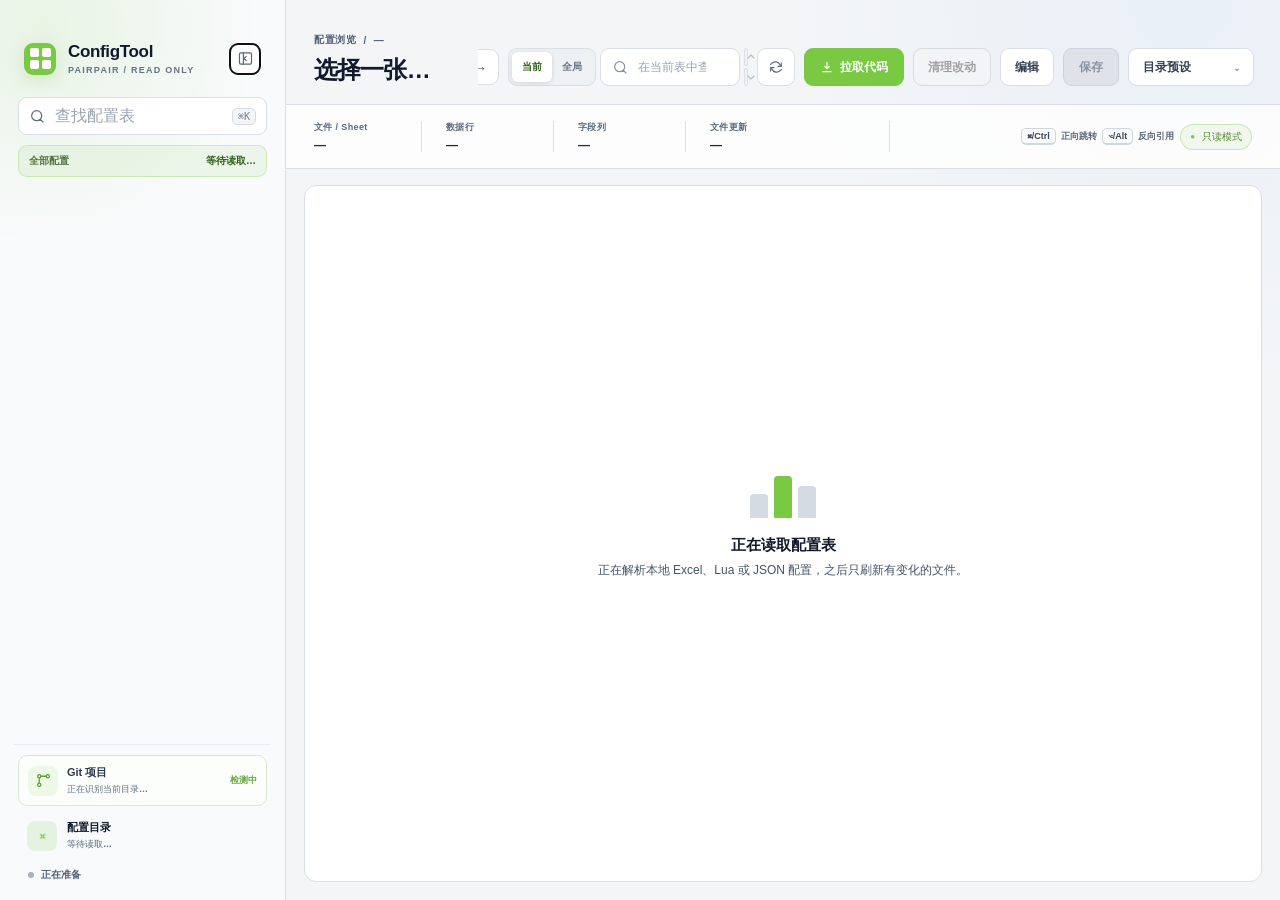
==== commit a5ff7da7: "增加 json 文件支持，新增 Busybits 配置索引关系" ====
--- a/PairPair ConfigTool.app/Contents/Resources/Web/index.html
+++ b/PairPair ConfigTool.app/Contents/Resources/Web/index.html
@@ -131,7 +131,7 @@
         <div id="emptyState" class="empty-state">
           <div class="empty-art"><span></span><span></span><span></span></div>
           <h3>正在读取配置表</h3>
-          <p>正在解析本地 Excel 或 Lua 配置，之后只刷新有变化的文件。</p>
+          <p>正在解析本地 Excel、Lua 或 JSON 配置，之后只刷新有变化的文件。</p>
         </div>
 
         <div id="errorState" class="error-state hidden">
@@ -265,6 +265,6 @@
     <div id="reverseReferenceList" class="reverse-reference-list"></div>
   </div>
   <script src="relationships.js?v=2.1.0"></script>
-  <script src="app.js?v=2.1.0"></script>
+  <script src="app.js?v=2.1.3"></script>
 </body>
 </html>
